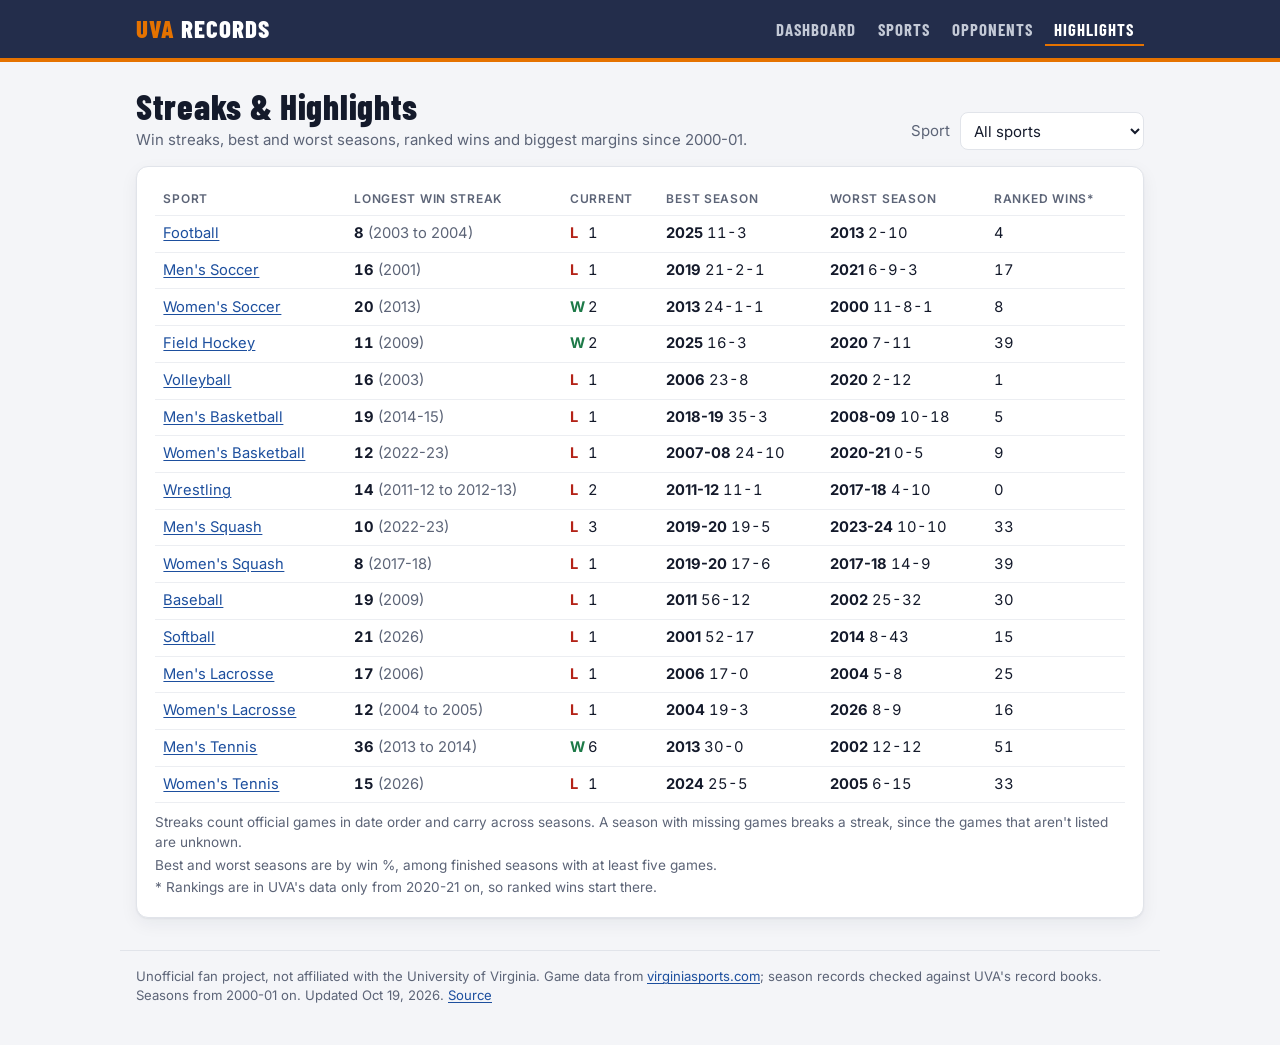
==== highlights.html @ dff59409 "feat(site): add dashboard, sport, opponent pages Static pages in the h2h pattern: no build step, han" ====
<!DOCTYPE html>
<html lang="en">
<head>
<meta charset="UTF-8">
<meta name="viewport" content="width=device-width, initial-scale=1">
<title>UVA Records: Highlights</title>
<link rel="preconnect" href="https://fonts.googleapis.com">
<link rel="preconnect" href="https://fonts.gstatic.com" crossorigin>
<link rel="stylesheet" href="https://fonts.googleapis.com/css2?family=Barlow+Condensed:wght@600;700;800&family=Inter:wght@400;500;600;700&display=swap">
<link rel="stylesheet" href="style.css">
</head>
<body>
<header class="topbar" id="topbar"></header>

<main class="wrap">
  <div class="page-head">
    <div>
      <h1 id="title">Streaks &amp; Highlights</h1>
      <p class="sub">Win streaks, best and worst seasons, ranked wins and biggest margins since 2000-01.</p>
    </div>
    <div class="controls">
      <label for="sport" class="muted">Sport</label>
      <select id="sport"><option value="">All sports</option></select>
    </div>
  </div>
  <div id="content"><p class="skeleton">Loading&hellip;</p></div>
</main>

<footer id="footer"></footer>

<script src="common.js"></script>
<script>
renderChrome("highlights.html");
renderFooter();

async function init() {
  const content = document.getElementById("content");
  try {
    const [meta, hl] = await Promise.all([loadMeta(), loadJSON("highlights.json")]);
    const sel = document.getElementById("sport");
    meta.sports.forEach(s => sel.add(new Option(s.name, s.slug)));
    sel.value = meta.bySlug[params().get("s")] ? params().get("s") : "";
    const draw = () => {
      history.replaceState(null, "", sel.value ? `?s=${sel.value}` : "highlights.html");
      if (sel.value) renderSport(meta, hl[sel.value], sel.value);
      else renderAll(meta, hl);
    };
    sel.addEventListener("change", draw);
    draw();
  } catch (err) {
    showError(content, err);
  }
}

function streakText(s) {
  if (!s) return "";
  const span = s.seasons.length > 1 ? `${s.seasons[0]} to ${s.seasons[s.seasons.length - 1]}` : s.seasons[0];
  return `<strong class="num">${s.n}</strong> <span class="muted">(${esc(span)})</span>`;
}

function seasonText(s) {
  return s ? `<strong>${esc(s.season)}</strong> <span class="num">${fmtRec(s.record)}</span>` : "";
}

function currentText(c) {
  return c ? `<span class="res ${c[0]}">${c[0]}</span><span class="num">${c[1]}</span>` : "";
}

const RANK_NOTE = (meta) => `Rankings are in UVA's data only from ${academicLabel(meta.ranked_since)} on, so ranked wins start there.`;

function renderAll(meta, hl) {
  const rows = meta.sports.map(s => {
    const h = hl[s.slug];
    return `<tr>
      <td><a href="?s=${s.slug}">${esc(s.name)}</a></td>
      <td>${streakText(h.streaks[0])}</td>
      <td class="num">${currentText(h.current)}</td>
      <td>${seasonText(h.best[0])}</td>
      <td class="hide-sm">${seasonText(h.worst[0])}</td>
      <td class="num">${h.ranked_wins}</td></tr>`;
  }).join("");
  document.getElementById("content").innerHTML = `
    <section class="card"><div class="table-wrap"><table>
      <thead><tr><th>Sport</th><th>Longest win streak</th><th>Current</th><th>Best season</th><th class="hide-sm">Worst season</th><th>Ranked wins*</th></tr></thead>
      <tbody>${rows}</tbody></table></div>
      <div class="footnotes">
        <p>Streaks count official games in date order and carry across seasons. A season with missing games breaks a streak, since the games that aren't listed are unknown.</p>
        <p>Best and worst seasons are by win %, among finished seasons with at least five games.</p>
        <p>* ${RANK_NOTE(meta)}</p>
      </div></section>`;
}

function gameList(list, fmt) {
  if (!list.length) return '<p class="muted">None yet.</p>';
  return `<ol>${list.map(g => `<li>${fmt(g)}</li>`).join("")}</ol>`;
}

function gameLine(g) {
  const rank = g.ork ? `#${esc(String(g.ork).replace("#", ""))} ` : "";
  return `<span class="res ${g.r}">${g.r}</span> <span class="num">${g.u}-${g.p}</span> ${venueWord(g.v)} ${rank}<a href="opponents.html?o=${encodeURIComponent(g.os)}">${esc(g.o)}</a> <span class="muted">${fmtDate(g.d)}</span>`;
}

function renderSport(meta, h, slug) {
  const sport = meta.bySlug[slug];
  const seasonLine = s => `<a href="sport.html?s=${slug}&season=${encodeURIComponent(s.season)}">${esc(s.season)}</a> <span class="num">${fmtRec(s.record)}</span> <span class="muted">(${fmtPct(s.pct)})</span>`;
  const streakLine = s => `<strong class="num">${s.n}</strong> wins <span class="muted">${fmtDate(s.from)} &ndash; ${fmtDate(s.to)}</span>`;
  document.getElementById("content").innerHTML = `
    ${UNVERIFIED[slug] ? `<p class="note-box">${esc(UNVERIFIED[slug])}</p>` : ""}
    <div class="hl-grid">
      <section class="card"><h3>Longest win streaks</h3>${h.streaks.length ? `<ol>${h.streaks.map(s => `<li>${streakLine(s)}</li>`).join("")}</ol>` : '<p class="muted">None.</p>'}
        <p class="footnotes">Current streak: ${currentText(h.current) || "none"}</p></section>
      <section class="card"><h3>Best seasons</h3><ol>${h.best.map(s => `<li>${seasonLine(s)}</li>`).join("")}</ol></section>
      <section class="card"><h3>Worst seasons</h3><ol>${h.worst.map(s => `<li>${seasonLine(s)}</li>`).join("")}</ol></section>
      <section class="card"><h3>Ranked wins since ${academicLabel(meta.ranked_since)}</h3>
        <p class="sub"><strong class="num">${h.ranked_wins}</strong> in all. Highest-ranked opponents beaten:</p>
        ${gameList(h.ranked, gameLine)}
        <p class="footnotes">${RANK_NOTE(meta)}</p></section>
      <section class="card"><h3>Upsets</h3><p class="sub">Unranked UVA beating a top-10 team, since ${academicLabel(meta.ranked_since)}.</p>
        ${gameList(h.upsets, gameLine)}</section>
      <section class="card"><h3>Biggest wins</h3>${gameList(h.biggest_wins, gameLine)}</section>
      <section class="card"><h3>Biggest losses</h3>${gameList(h.biggest_losses, gameLine)}</section>
    </div>`;
}

init();
</script>
</body>
</html>
---- style.css ----
/* Shared styles for every page. UVA navy and orange on a light layout, with a
   dark theme chosen from the system setting. */

:root {
  color-scheme: light dark;
  --bg: #f4f5f8;
  --surface: #ffffff;
  --surface-2: #f7f8fa;
  --fg: #141a2b;
  --muted: #5c6477;
  --faint: #8a91a1;
  --border: #e1e4ea;
  --grid: #eceef2;
  --shadow: 0 1px 2px rgba(20, 26, 43, .05), 0 6px 18px rgba(20, 26, 43, .06);
  --navy: #232d4b;
  --orange: #e57200;
  --chart: #e57200;        /* validated: OKLCH L in band, >= 3:1 on the surface */
  --link: #1d4f9e;
  --win: #1d7a48;
  --loss: #b42318;
  --tie: #6b7280;
  --display: "Barlow Condensed", "Arial Narrow", "Helvetica Neue", sans-serif;
  --body: "Inter", -apple-system, BlinkMacSystemFont, "Segoe UI", Roboto, sans-serif;
  --radius: 12px;
}

@media (prefers-color-scheme: dark) {
  :root {
    --bg: #0d111c;
    --surface: #161b29;
    --surface-2: #1b2132;
    --fg: #e8ebf2;
    --muted: #a0a8b9;
    --faint: #737b8d;
    --border: #2a3144;
    --grid: #232a3b;
    --shadow: 0 1px 2px rgba(0, 0, 0, .4), 0 8px 22px rgba(0, 0, 0, .35);
    --chart: #e06e00;      /* re-stepped for the dark surface, validated separately */
    --link: #f5a04a;
    --win: #4cc38a;
    --loss: #ff7a6b;
    --tie: #9aa1ae;
  }
}

* { box-sizing: border-box; }
[hidden] { display: none !important; }
html { -webkit-text-size-adjust: 100%; }
body {
  margin: 0;
  background: var(--bg);
  color: var(--fg);
  font-family: var(--body);
  font-size: 15px;
  line-height: 1.45;
}
a { color: var(--link); text-underline-offset: 2px; }
.wrap { max-width: 1040px; margin: 0 auto; padding: 0 16px; }
.num { font-variant-numeric: tabular-nums; }
.muted { color: var(--muted); }

/* ---- Top bar ---- */
.topbar { background: var(--navy); border-bottom: 4px solid var(--orange); }
.topbar .wrap { display: flex; align-items: center; justify-content: space-between; gap: 1rem; min-height: 58px; flex-wrap: wrap; }
.wordmark {
  font-family: var(--display);
  font-weight: 800;
  font-size: 1.55rem;
  letter-spacing: .04em;
  text-transform: uppercase;
  color: #fff;
  text-decoration: none;
}
.wordmark span { color: var(--orange); }
.tabs { display: flex; gap: .15rem; flex-wrap: wrap; }
.tabs a {
  font-family: var(--display);
  font-weight: 700;
  font-size: 1.05rem;
  letter-spacing: .06em;
  text-transform: uppercase;
  color: #c3c9d6;
  text-decoration: none;
  padding: .3rem .6rem;
  border-radius: 8px;
}
.tabs a:hover { color: #fff; background: rgba(255, 255, 255, .08); }
.tabs a[aria-current="page"] { color: #fff; box-shadow: inset 0 -2px 0 var(--orange); border-radius: 0; }

/* ---- Page header ---- */
.page-head { display: flex; align-items: flex-end; justify-content: space-between; gap: 1rem; flex-wrap: wrap; margin: 1.6rem 0 1rem; }
h1, h2, h3 { font-family: var(--display); letter-spacing: .02em; margin: 0; }
h1 { font-size: 2.2rem; font-weight: 800; line-height: 1.05; }
h2 { font-size: 1.45rem; font-weight: 700; }
h3 { font-size: 1.15rem; font-weight: 700; }
.sub { color: var(--muted); margin: .25rem 0 0; }
.controls { display: flex; gap: .6rem; align-items: center; flex-wrap: wrap; }
select, input[type="search"] {
  font: inherit;
  color: var(--fg);
  background: var(--surface);
  border: 1px solid var(--border);
  border-radius: 8px;
  padding: .45rem .6rem;
  min-height: 38px;
}
input[type="search"] { width: min(100%, 320px); }
label.check { display: inline-flex; gap: .4rem; align-items: center; color: var(--muted); font-size: .9rem; }

/* ---- Cards ---- */
.card {
  background: var(--surface);
  border: 1px solid var(--border);
  border-radius: var(--radius);
  box-shadow: var(--shadow);
  padding: 1rem 1.1rem;
}
.section { margin: 1.4rem 0; }
.section > h2 { margin-bottom: .6rem; }

.total {
  display: flex; gap: 1.5rem; align-items: baseline; flex-wrap: wrap;
  padding: .9rem 1.1rem; margin-bottom: 1rem;
}
.total .big { font-family: var(--display); font-size: 2rem; font-weight: 800; }

/* ---- Dashboard sport cards ---- */
.grid { display: grid; grid-template-columns: repeat(auto-fill, minmax(230px, 1fr)); gap: .8rem; }
.sport-card { display: flex; flex-direction: column; gap: .3rem; text-decoration: none; color: inherit; border-top: 3px solid var(--navy); }
.sport-card:hover { border-color: var(--orange); }
.sport-card .name { font-family: var(--display); font-weight: 700; font-size: 1.15rem; letter-spacing: .03em; text-transform: uppercase; }
.sport-card .rec { font-family: var(--display); font-weight: 800; font-size: 1.9rem; line-height: 1; }
.sport-card .meta { color: var(--muted); font-size: .85rem; }
.sport-card .state { font-size: .8rem; font-weight: 600; color: var(--muted); text-transform: uppercase; letter-spacing: .05em; }
.sport-card .state.live { color: var(--orange); }
.sport-card.waiting .rec, .sport-card.waiting .spark { opacity: .45; }
.spark { display: block; margin-top: auto; padding-top: .4rem; }
.spark rect { fill: var(--chart); }
.spark rect.dim { fill: var(--faint); opacity: .45; }

/* ---- Rivalry panel ---- */
.rival { display: grid; grid-template-columns: repeat(auto-fill, minmax(150px, 1fr)); gap: .4rem .9rem; margin-top: .6rem; }
.rival div { display: flex; justify-content: space-between; gap: .5rem; border-bottom: 1px solid var(--grid); padding: .25rem 0; font-size: .92rem; }

/* ---- Tables ---- */
.table-wrap { overflow-x: auto; -webkit-overflow-scrolling: touch; }
table { width: 100%; border-collapse: collapse; font-size: .92rem; }
th, td { text-align: left; padding: .45rem .55rem; border-bottom: 1px solid var(--grid); white-space: nowrap; }
th { font-size: .75rem; text-transform: uppercase; letter-spacing: .06em; color: var(--muted); font-weight: 600; }
td.wrap-ok { white-space: normal; min-width: 10rem; }
tr.season-row { cursor: pointer; }
tr.season-row:hover td { background: var(--surface-2); }
tr.season-row td:first-child::before { content: "\25B8"; display: inline-block; width: 1rem; color: var(--faint); }
tr.season-row.open td:first-child::before { content: "\25BE"; color: var(--orange); }
tr.season-row:focus-visible { outline: 2px solid var(--orange); outline-offset: -2px; }
tr.games-row > td { padding: 0 0 .8rem 1rem; background: var(--surface-2); white-space: normal; }
tr.games-row table { font-size: .87rem; }
tr.hl td { background: rgba(229, 114, 0, .09); }
.res { font-weight: 700; display: inline-block; min-width: 1.1rem; }
.res.W { color: var(--win); }
.res.L { color: var(--loss); }
.res.T { color: var(--tie); }
.tag { display: inline-block; font-size: .72rem; font-weight: 600; padding: .05rem .4rem; border-radius: 999px; background: var(--surface-2); border: 1px solid var(--border); color: var(--muted); margin-left: .3rem; }
.tag.post { color: var(--orange); border-color: rgba(229, 114, 0, .45); }
.exh td { color: var(--faint); }
.mark { color: var(--orange); font-weight: 700; margin-left: .15rem; }
.footnotes { color: var(--muted); font-size: .85rem; margin: .6rem 0 0; }
.footnotes p { margin: .2rem 0; }
.note-box { border-left: 3px solid var(--orange); padding: .5rem .8rem; background: var(--surface); color: var(--muted); font-size: .9rem; margin: .8rem 0; border-radius: 0 8px 8px 0; }

/* ---- Charts ---- */
.chart { width: 100%; height: auto; display: block; }
.chart .grid line { stroke: var(--grid); stroke-width: 1; }
.chart .axis text { fill: var(--muted); font-size: 11px; font-family: var(--body); }
.chart .bar { fill: var(--chart); cursor: pointer; }
.chart .bar.part { fill: var(--faint); }
.chart a:focus-visible .bar, .chart .bar:hover { fill: var(--navy); }
@media (prefers-color-scheme: dark) { .chart a:focus-visible .bar, .chart .bar:hover { fill: var(--link); } }
.chart .half { stroke: var(--faint); stroke-width: 1; }

/* ---- Highlights ---- */
.hl-grid { display: grid; grid-template-columns: repeat(auto-fill, minmax(300px, 1fr)); gap: .8rem; }
.hl-grid ol { margin: .4rem 0 0; padding-left: 1.3rem; }
.hl-grid li { margin: .2rem 0; }

/* ---- Footer ---- */
footer { color: var(--muted); font-size: .82rem; padding: 2rem 0 2.5rem; }
footer .wrap { border-top: 1px solid var(--border); padding-top: 1rem; }

.skeleton { color: var(--faint); padding: 2rem 0; }
.error { color: var(--loss); }

@media (max-width: 560px) {
  h1 { font-size: 1.8rem; }
  .sport-card .rec { font-size: 1.6rem; }
  th, td { padding: .4rem .4rem; }
  .hide-sm { display: none; }
}
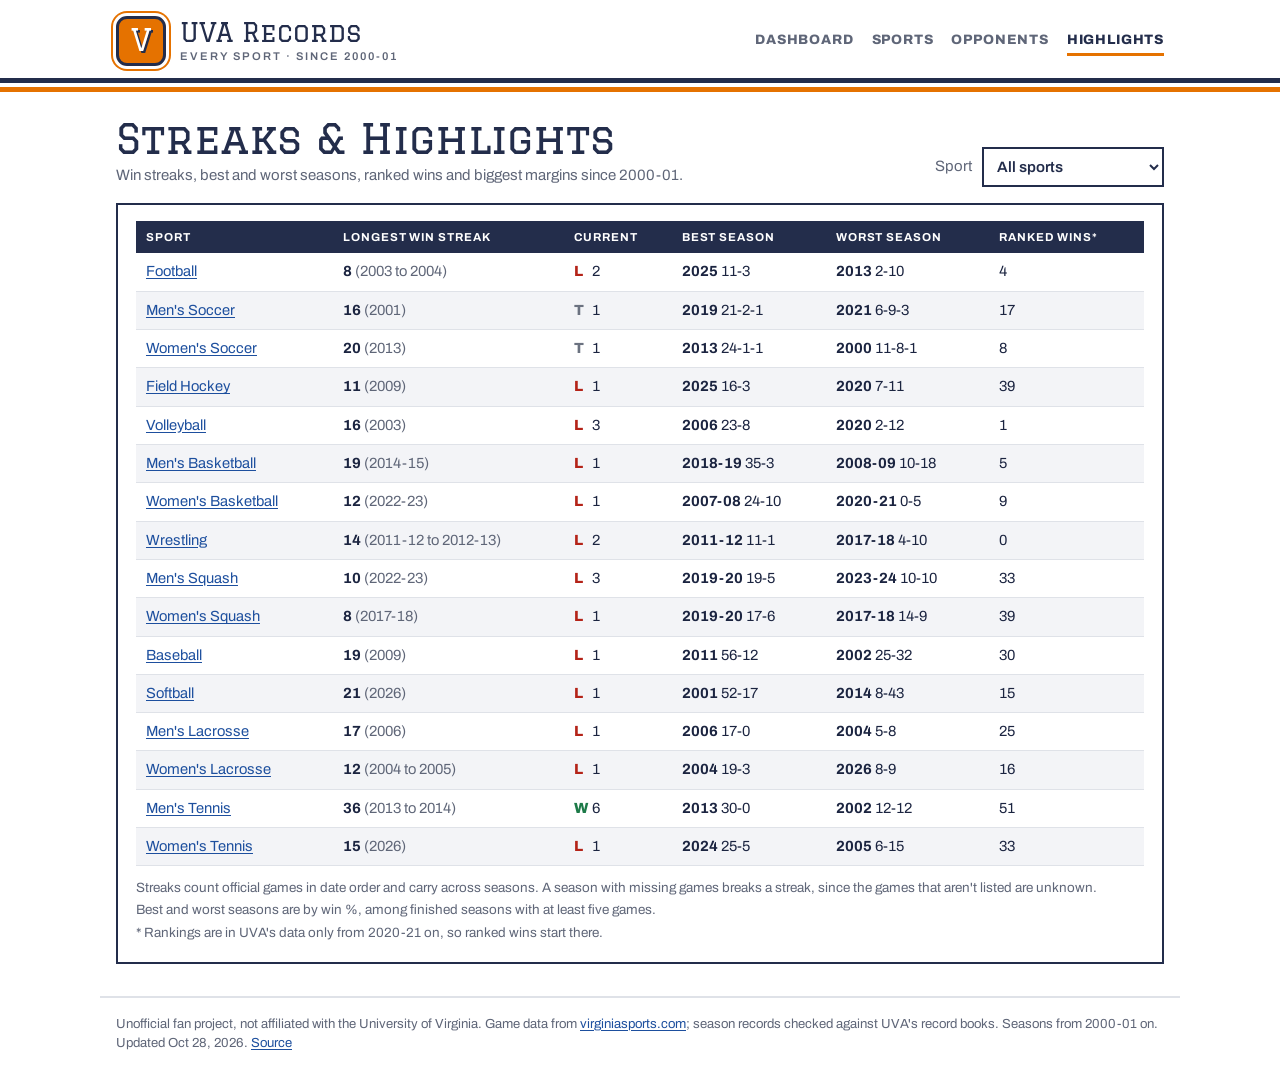
==== commit 8dcec11d: "feat(site): redo the look as varsity The site was a near-copy of the h2h/te-tracker template. Rudy p" ====
--- a/highlights.html
+++ b/highlights.html
@@ -6,7 +6,7 @@
 <title>UVA Records: Highlights</title>
 <link rel="preconnect" href="https://fonts.googleapis.com">
 <link rel="preconnect" href="https://fonts.gstatic.com" crossorigin>
-<link rel="stylesheet" href="https://fonts.googleapis.com/css2?family=Barlow+Condensed:wght@600;700;800&family=Inter:wght@400;500;600;700&display=swap">
+<link rel="stylesheet" href="https://fonts.googleapis.com/css2?family=Archivo:wght@400;600;700;800&family=Graduate&display=swap">
 <link rel="stylesheet" href="style.css">
 </head>
 <body>
--- a/style.css
+++ b/style.css
@@ -1,41 +1,54 @@
-/* Shared styles for every page. UVA navy and orange on a light layout, with a
-   dark theme chosen from the system setting. */
+/* Shared styles for every page. "Varsity": the letter sweater. Collegiate slab
+   numerals, square 2px navy frames and the navy-white-orange sweater stripe,
+   on white, with a dark theme chosen from the system setting. Built fresh
+   rather than from the h2h template so the apps don't all look alike. */
 
 :root {
   color-scheme: light dark;
-  --bg: #f4f5f8;
-  --surface: #ffffff;
-  --surface-2: #f7f8fa;
-  --fg: #141a2b;
-  --muted: #5c6477;
+  --bg: #ffffff;
+  --chalk: #f3f4f7;          /* alternate rows, quiet panels */
+  --fg: #1b2440;
+  --head: #232d4b;           /* headings and big numerals */
+  --muted: #5f6678;
   --faint: #8a91a1;
-  --border: #e1e4ea;
-  --grid: #eceef2;
-  --shadow: 0 1px 2px rgba(20, 26, 43, .05), 0 6px 18px rgba(20, 26, 43, .06);
+  --line: #dfe2e8;           /* hairlines */
+  --frame: #232d4b;          /* the 2px borders around tiles and panels */
+  --frame-soft: #dfe2e8;     /* tiles for teams that haven't started */
   --navy: #232d4b;
   --orange: #e57200;
-  --chart: #e57200;        /* validated: OKLCH L in band, >= 3:1 on the surface */
+  --orange-text: #b85a00;    /* orange that passes 4.5:1 for small text on white */
+  --stripe: #232d4b;         /* the outer sweater stripe */
+  --thead-bg: #232d4b;
+  --thead-fg: #ffffff;
+  --bar: #232d4b;
+  --bar-part: #c9cdd6;
+  --outline: #9aa1b2;        /* outlined numerals for last season */
   --link: #1d4f9e;
   --win: #1d7a48;
   --loss: #b42318;
   --tie: #6b7280;
-  --display: "Barlow Condensed", "Arial Narrow", "Helvetica Neue", sans-serif;
-  --body: "Inter", -apple-system, BlinkMacSystemFont, "Segoe UI", Roboto, sans-serif;
-  --radius: 12px;
+  --display: "Graduate", "Rockwell", "Roboto Slab", Georgia, serif;
+  --body: "Archivo", -apple-system, BlinkMacSystemFont, "Segoe UI", Roboto, sans-serif;
 }
 
 @media (prefers-color-scheme: dark) {
   :root {
-    --bg: #0d111c;
-    --surface: #161b29;
-    --surface-2: #1b2132;
+    --bg: #0e1322;
+    --chalk: #161d32;
     --fg: #e8ebf2;
+    --head: #f1f3f8;
     --muted: #a0a8b9;
     --faint: #737b8d;
-    --border: #2a3144;
-    --grid: #232a3b;
-    --shadow: 0 1px 2px rgba(0, 0, 0, .4), 0 8px 22px rgba(0, 0, 0, .35);
-    --chart: #e06e00;      /* re-stepped for the dark surface, validated separately */
+    --line: #262e46;
+    --frame: #56638a;
+    --frame-soft: #262e46;
+    --orange-text: #f5a04a;
+    --stripe: #e8ebf2;
+    --thead-bg: #232d4b;
+    --thead-fg: #ffffff;
+    --bar: #8fa3d6;
+    --bar-part: #48516d;
+    --outline: #6d7590;
     --link: #f5a04a;
     --win: #4cc38a;
     --loss: #ff7a6b;
@@ -55,144 +68,212 @@
   line-height: 1.45;
 }
 a { color: var(--link); text-underline-offset: 2px; }
-.wrap { max-width: 1040px; margin: 0 auto; padding: 0 16px; }
+.wrap { max-width: 1080px; margin: 0 auto; padding: 0 16px; }
 .num { font-variant-numeric: tabular-nums; }
 .muted { color: var(--muted); }
 
-/* ---- Top bar ---- */
-.topbar { background: var(--navy); border-bottom: 4px solid var(--orange); }
-.topbar .wrap { display: flex; align-items: center; justify-content: space-between; gap: 1rem; min-height: 58px; flex-wrap: wrap; }
-.wordmark {
+/* ---- Header: chenille patch, wordmark, tabs, then the sweater stripe ---- */
+.topbar .wrap { display: flex; align-items: center; gap: 14px; padding-top: 16px; padding-bottom: 12px; flex-wrap: wrap; }
+.brand { display: flex; align-items: center; gap: 14px; text-decoration: none; }
+.patch {
+  width: 50px; height: 50px; flex: none;
+  display: grid; place-items: center;
+  border-radius: 11px;
+  background: var(--orange);
+  border: 3px solid var(--navy);
+  box-shadow: 0 0 0 3px var(--bg), 0 0 0 5px var(--orange);
   font-family: var(--display);
+  font-size: 1.85rem;
+  line-height: 1;
+  color: #fff;
+  text-shadow: 2px 2px 0 var(--navy);
+}
+.wordmark { font-family: var(--display); font-size: 1.6rem; line-height: 1; color: var(--head); }
+.wordmark small { display: block; font-family: var(--body); font-size: .7rem; font-weight: 600; letter-spacing: .18em; color: var(--muted); margin-top: 5px; }
+.tabs { margin-left: auto; display: flex; gap: 4px 18px; flex-wrap: wrap; }
+.tabs a {
+  color: var(--muted);
+  text-decoration: none;
   font-weight: 800;
-  font-size: 1.55rem;
-  letter-spacing: .04em;
-  text-transform: uppercase;
-  color: #fff;
-  text-decoration: none;
-}
-.wordmark span { color: var(--orange); }
-.tabs { display: flex; gap: .15rem; flex-wrap: wrap; }
-.tabs a {
-  font-family: var(--display);
-  font-weight: 700;
-  font-size: 1.05rem;
+  font-size: .85rem;
   letter-spacing: .06em;
   text-transform: uppercase;
-  color: #c3c9d6;
-  text-decoration: none;
-  padding: .3rem .6rem;
-  border-radius: 8px;
-}
-.tabs a:hover { color: #fff; background: rgba(255, 255, 255, .08); }
-.tabs a[aria-current="page"] { color: #fff; box-shadow: inset 0 -2px 0 var(--orange); border-radius: 0; }
+  padding: 4px 0;
+  border-bottom: 3px solid transparent;
+}
+.tabs a:hover { color: var(--head); }
+.tabs a[aria-current="page"] { color: var(--head); border-bottom-color: var(--orange); }
+.tabs a:focus-visible, .brand:focus-visible { outline: 2px solid var(--orange); outline-offset: 3px; }
+.stripes {
+  height: 14px;
+  background: linear-gradient(var(--stripe) 0 5px, var(--bg) 5px 9px, var(--orange) 9px 14px);
+}
 
 /* ---- Page header ---- */
 .page-head { display: flex; align-items: flex-end; justify-content: space-between; gap: 1rem; flex-wrap: wrap; margin: 1.6rem 0 1rem; }
-h1, h2, h3 { font-family: var(--display); letter-spacing: .02em; margin: 0; }
-h1 { font-size: 2.2rem; font-weight: 800; line-height: 1.05; }
-h2 { font-size: 1.45rem; font-weight: 700; }
-h3 { font-size: 1.15rem; font-weight: 700; }
-.sub { color: var(--muted); margin: .25rem 0 0; }
+h1, h2, h3 { font-family: var(--display); font-weight: 400; color: var(--head); margin: 0; text-wrap: balance; }
+h1 { font-size: 2.6rem; line-height: 1; }
+h1 .dash { color: var(--orange); }
+h2 { font-size: 1.45rem; line-height: 1.1; }
+h3 { font-size: 1.12rem; line-height: 1.15; }
+.sub { color: var(--muted); margin: .35rem 0 0; }
 .controls { display: flex; gap: .6rem; align-items: center; flex-wrap: wrap; }
 select, input[type="search"] {
   font: inherit;
-  color: var(--fg);
-  background: var(--surface);
-  border: 1px solid var(--border);
-  border-radius: 8px;
-  padding: .45rem .6rem;
-  min-height: 38px;
-}
-input[type="search"] { width: min(100%, 320px); }
+  font-weight: 600;
+  color: var(--head);
+  background: var(--bg);
+  border: 2px solid var(--frame);
+  border-radius: 0;
+  padding: .4rem .6rem;
+  min-height: 40px;
+}
+input[type="search"] { width: min(100%, 320px); font-weight: 400; }
+select:focus-visible, input:focus-visible { outline: 2px solid var(--orange); outline-offset: 2px; }
 label.check { display: inline-flex; gap: .4rem; align-items: center; color: var(--muted); font-size: .9rem; }
 
-/* ---- Cards ---- */
+/* ---- Panels: square, framed, no shadow ---- */
 .card {
-  background: var(--surface);
-  border: 1px solid var(--border);
-  border-radius: var(--radius);
-  box-shadow: var(--shadow);
-  padding: 1rem 1.1rem;
+  background: var(--bg);
+  border: 2px solid var(--frame);
+  padding: 1rem 1.15rem;
 }
 .section { margin: 1.4rem 0; }
-.section > h2 { margin-bottom: .6rem; }
-
-.total {
-  display: flex; gap: 1.5rem; align-items: baseline; flex-wrap: wrap;
-  padding: .9rem 1.1rem; margin-bottom: 1rem;
-}
-.total .big { font-family: var(--display); font-size: 2rem; font-weight: 800; }
-
-/* ---- Dashboard sport cards ---- */
-.grid { display: grid; grid-template-columns: repeat(auto-fill, minmax(230px, 1fr)); gap: .8rem; }
-.sport-card { display: flex; flex-direction: column; gap: .3rem; text-decoration: none; color: inherit; border-top: 3px solid var(--navy); }
+.card > h2, .card > h3 { margin-bottom: .5rem; }
+
+/* ---- Scorebox: the season's totals ---- */
+.scorebox { display: flex; flex-wrap: wrap; width: fit-content; max-width: 100%; border: 2px solid var(--frame); margin: 0 0 .4rem; }
+.scorebox > div { display: grid; padding: .5rem 1.1rem; border-right: 2px solid var(--frame); }
+.scorebox > div:last-child { border-right: 0; }
+.scorebox b { font-family: var(--display); font-weight: 400; font-size: 1.6rem; line-height: 1.1; color: var(--head); }
+.scorebox span { font-size: .72rem; font-weight: 600; letter-spacing: .1em; text-transform: uppercase; color: var(--muted); }
+
+/* ---- Dashboard: tiles grouped by term ---- */
+.term { font-family: var(--display); font-size: 1.1rem; color: var(--head); margin: 1.5rem 0 .65rem; display: flex; align-items: center; gap: .7rem; }
+.term::after { content: ""; flex: 1; height: 2px; background: var(--line); }
+.grid { display: grid; grid-template-columns: repeat(var(--cols, 4), minmax(0, 1fr)); gap: 12px; }
+.sport-card {
+  display: flex; flex-direction: column; gap: .25rem;
+  border: 2px solid var(--frame);
+  padding: .8rem .9rem 0;
+  text-decoration: none;
+  color: inherit;
+  background: var(--bg);
+}
 .sport-card:hover { border-color: var(--orange); }
-.sport-card .name { font-family: var(--display); font-weight: 700; font-size: 1.15rem; letter-spacing: .03em; text-transform: uppercase; }
-.sport-card .rec { font-family: var(--display); font-weight: 800; font-size: 1.9rem; line-height: 1; }
-.sport-card .meta { color: var(--muted); font-size: .85rem; }
-.sport-card .state { font-size: .8rem; font-weight: 600; color: var(--muted); text-transform: uppercase; letter-spacing: .05em; }
-.sport-card .state.live { color: var(--orange); }
-.sport-card.waiting .rec, .sport-card.waiting .spark { opacity: .45; }
-.spark { display: block; margin-top: auto; padding-top: .4rem; }
-.spark rect { fill: var(--chart); }
-.spark rect.dim { fill: var(--faint); opacity: .45; }
-
-/* ---- Rivalry panel ---- */
-.rival { display: grid; grid-template-columns: repeat(auto-fill, minmax(150px, 1fr)); gap: .4rem .9rem; margin-top: .6rem; }
-.rival div { display: flex; justify-content: space-between; gap: .5rem; border-bottom: 1px solid var(--grid); padding: .25rem 0; font-size: .92rem; }
+.sport-card:focus-visible { outline: 2px solid var(--orange); outline-offset: 2px; }
+.sport-card .state { font-size: .72rem; font-weight: 800; letter-spacing: .08em; text-transform: uppercase; color: var(--muted); }
+.sport-card .state.live { color: var(--orange-text); }
+.sport-card .name { font-weight: 800; font-size: .84rem; letter-spacing: .05em; text-transform: uppercase; }
+.sport-card .rec { font-family: var(--display); font-size: 2.2rem; line-height: 1.05; color: var(--head); }
+.sport-card .meta { color: var(--muted); font-size: .8rem; }
+.sport-card .meta.next { color: var(--orange-text); font-weight: 600; }
+.sport-card .cuff {
+  display: block;
+  margin: .6rem -.9rem 0;
+  height: 10px;
+  background: linear-gradient(var(--stripe) 0 3px, var(--bg) 3px 5px, var(--orange) 5px 8px, var(--bg) 8px);
+}
+.sport-card.waiting { border-color: var(--frame-soft); }
+.sport-card.waiting:hover { border-color: var(--orange); }
+.sport-card.waiting .rec { color: transparent; -webkit-text-stroke: 1.2px var(--outline); }
+.sport-card.waiting .cuff { background: linear-gradient(var(--bar-part) 0 3px, var(--bg) 3px 5px, var(--bar-part) 5px 8px, var(--bg) 8px); }
+.spark { display: block; margin-top: auto; padding-top: .45rem; }
+.spark rect { fill: var(--bar); }
+.sport-card.waiting .spark rect { fill: var(--bar-part); }
+
+/* ---- Virginia Tech panel ---- */
+.rival { display: grid; grid-template-columns: auto minmax(0, 1fr); border: 2px solid var(--frame); margin: 1.6rem 0; }
+.rival .score { display: grid; justify-items: center; align-content: center; padding: .9rem 1.3rem; background: var(--chalk); border-right: 2px solid var(--frame); }
+.rival .score b { font-family: var(--display); font-weight: 400; font-size: 2.2rem; line-height: 1; color: var(--head); }
+.rival .score span { font-size: .7rem; font-weight: 700; letter-spacing: .12em; text-transform: uppercase; color: var(--muted); margin-top: .3rem; }
+.rival .info { padding: .8rem 1.1rem; }
+.rival .list { display: flex; flex-wrap: wrap; gap: .2rem 1.2rem; font-size: .9rem; margin-top: .3rem; }
+.rival h2 { font-size: 1.15rem; }
+.rival p { margin: .45rem 0 0; font-size: .88rem; color: var(--muted); }
 
 /* ---- Tables ---- */
 .table-wrap { overflow-x: auto; -webkit-overflow-scrolling: touch; }
 table { width: 100%; border-collapse: collapse; font-size: .92rem; }
-th, td { text-align: left; padding: .45rem .55rem; border-bottom: 1px solid var(--grid); white-space: nowrap; }
-th { font-size: .75rem; text-transform: uppercase; letter-spacing: .06em; color: var(--muted); font-weight: 600; }
+th, td { text-align: left; padding: .5rem .6rem; border-bottom: 1px solid var(--line); white-space: nowrap; }
+th { background: var(--thead-bg); color: var(--thead-fg); font-size: .72rem; font-weight: 700; letter-spacing: .08em; text-transform: uppercase; border-bottom: 0; }
+tbody tr:nth-child(even) > td { background: var(--chalk); }
 td.wrap-ok { white-space: normal; min-width: 10rem; }
 tr.season-row { cursor: pointer; }
-tr.season-row:hover td { background: var(--surface-2); }
+tr.season-row:hover > td { background: var(--line); }
 tr.season-row td:first-child::before { content: "\25B8"; display: inline-block; width: 1rem; color: var(--faint); }
+tr.season-row.open > td { background: var(--chalk); }
 tr.season-row.open td:first-child::before { content: "\25BE"; color: var(--orange); }
 tr.season-row:focus-visible { outline: 2px solid var(--orange); outline-offset: -2px; }
-tr.games-row > td { padding: 0 0 .8rem 1rem; background: var(--surface-2); white-space: normal; }
+/* The games list that opens under a season: lighter header so it reads as nested. */
+tr.games-row > td { padding: 0 0 .9rem 1rem; background: var(--chalk) !important; white-space: normal; border-left: 4px solid var(--orange); }
 tr.games-row table { font-size: .87rem; }
-tr.hl td { background: rgba(229, 114, 0, .09); }
-.res { font-weight: 700; display: inline-block; min-width: 1.1rem; }
+tr.games-row th { background: transparent; color: var(--muted); border-bottom: 2px solid var(--frame); }
+tr.games-row tbody tr > td { background: transparent; }
+.res { font-weight: 800; display: inline-block; min-width: 1.1rem; }
 .res.W { color: var(--win); }
 .res.L { color: var(--loss); }
 .res.T { color: var(--tie); }
-.tag { display: inline-block; font-size: .72rem; font-weight: 600; padding: .05rem .4rem; border-radius: 999px; background: var(--surface-2); border: 1px solid var(--border); color: var(--muted); margin-left: .3rem; }
-.tag.post { color: var(--orange); border-color: rgba(229, 114, 0, .45); }
+.tag { display: inline-block; font-size: .7rem; font-weight: 700; letter-spacing: .04em; text-transform: uppercase; padding: .05rem .4rem; border: 1px solid var(--line); color: var(--muted); margin-left: .35rem; }
+.tag.post { color: var(--orange-text); border-color: var(--orange); }
 .exh td { color: var(--faint); }
-.mark { color: var(--orange); font-weight: 700; margin-left: .15rem; }
-.footnotes { color: var(--muted); font-size: .85rem; margin: .6rem 0 0; }
+.mark { color: var(--orange-text); font-weight: 700; margin-left: .15rem; }
+.footnotes { color: var(--muted); font-size: .84rem; margin: .7rem 0 0; }
 .footnotes p { margin: .2rem 0; }
-.note-box { border-left: 3px solid var(--orange); padding: .5rem .8rem; background: var(--surface); color: var(--muted); font-size: .9rem; margin: .8rem 0; border-radius: 0 8px 8px 0; }
-
-/* ---- Charts ---- */
-.chart { width: 100%; height: auto; display: block; }
-.chart .grid line { stroke: var(--grid); stroke-width: 1; }
-.chart .axis text { fill: var(--muted); font-size: 11px; font-family: var(--body); }
-.chart .bar { fill: var(--chart); cursor: pointer; }
-.chart .bar.part { fill: var(--faint); }
-.chart a:focus-visible .bar, .chart .bar:hover { fill: var(--navy); }
-@media (prefers-color-scheme: dark) { .chart a:focus-visible .bar, .chart .bar:hover { fill: var(--link); } }
-.chart .half { stroke: var(--faint); stroke-width: 1; }
+.note-box { border: 2px solid var(--orange); padding: .55rem .85rem; color: var(--muted); font-size: .9rem; margin: .8rem 0; }
+
+/* ---- Win % chart: columns with the value on top of each ---- */
+.chart { display: grid; grid-template-columns: 2.6rem minmax(0, 1fr); margin: 2rem 0 .3rem; }
+.chart .yax { position: relative; height: 180px; }
+.chart .yax span { position: absolute; right: .45rem; transform: translateY(50%); font-size: .7rem; color: var(--muted); }
+.chart .plot {
+  position: relative;
+  height: 180px;
+  display: grid;
+  grid-template-columns: repeat(var(--n), minmax(0, 1fr));
+  gap: 3px;
+  border-bottom: 3px solid var(--frame);
+}
+.chart .gl { position: absolute; left: 0; right: 0; border-top: 1px solid var(--line); }
+.chart .gl.half { border-top: 2px dashed var(--outline); }
+.chart .col { position: relative; z-index: 1; display: block; color: var(--fg); text-decoration: none; }
+.chart .col i { position: absolute; left: 0; right: 0; bottom: 0; background: var(--bar); }
+.chart .col.part i { background: var(--bar-part); }
+.chart .col:hover i, .chart .col:focus-visible i { background: var(--orange); }
+.chart .col:focus-visible { outline: 2px solid var(--orange); outline-offset: 2px; }
+.chart .col b { position: absolute; left: 50%; transform: translateX(-50%); font-size: .64rem; font-weight: 600; white-space: nowrap; }
+.chart .xax { grid-column: 2; display: grid; grid-template-columns: repeat(var(--n), minmax(0, 1fr)); gap: 3px; padding-top: .2rem; font-size: .64rem; color: var(--muted); text-align: center; }
 
 /* ---- Highlights ---- */
-.hl-grid { display: grid; grid-template-columns: repeat(auto-fill, minmax(300px, 1fr)); gap: .8rem; }
-.hl-grid ol { margin: .4rem 0 0; padding-left: 1.3rem; }
-.hl-grid li { margin: .2rem 0; }
+/* Columns rather than a grid: seven lists of uneven length flow without a lone card on the last row. */
+.hl-grid { columns: 3 280px; column-gap: 12px; }
+.hl-grid > .card { break-inside: avoid; margin-bottom: 12px; }
+.hl-grid ol { margin: .4rem 0 0; padding-left: 1.4rem; }
+.hl-grid li { margin: .25rem 0; }
+.hl-grid li::marker { font-family: var(--display); color: var(--orange-text); }
 
 /* ---- Footer ---- */
 footer { color: var(--muted); font-size: .82rem; padding: 2rem 0 2.5rem; }
-footer .wrap { border-top: 1px solid var(--border); padding-top: 1rem; }
+footer .wrap { border-top: 2px solid var(--line); padding-top: 1rem; }
 
 .skeleton { color: var(--faint); padding: 2rem 0; }
 .error { color: var(--loss); }
 
-@media (max-width: 560px) {
-  h1 { font-size: 1.8rem; }
-  .sport-card .rec { font-size: 1.6rem; }
-  th, td { padding: .4rem .4rem; }
+@media (max-width: 860px) {
+  .grid { grid-template-columns: repeat(min(var(--cols, 4), 3), minmax(0, 1fr)); }
+}
+@media (max-width: 640px) {
+  .tabs { margin-left: 0; width: 100%; }
+  .grid { grid-template-columns: repeat(2, minmax(0, 1fr)); }
+  .grid > :last-child:nth-child(odd) { grid-column: span 2; }
+  h1 { font-size: 2.1rem; }
+  .sport-card .rec { font-size: 1.8rem; }
+  .rival { grid-template-columns: 1fr; }
+  .rival .score { border-right: 0; border-bottom: 2px solid var(--frame); }
+  th, td { padding: .45rem .45rem; }
   .hide-sm { display: none; }
-}
+  /* Values turn sideways, and a long run of seasons labels every fifth one. */
+  .chart { margin-top: 2.4rem; }
+  .chart .col b { writing-mode: vertical-rl; transform: translateX(-50%) rotate(180deg); }
+  .chart.dense .xax span:not(:nth-child(5n+1)) { visibility: hidden; }
+}
